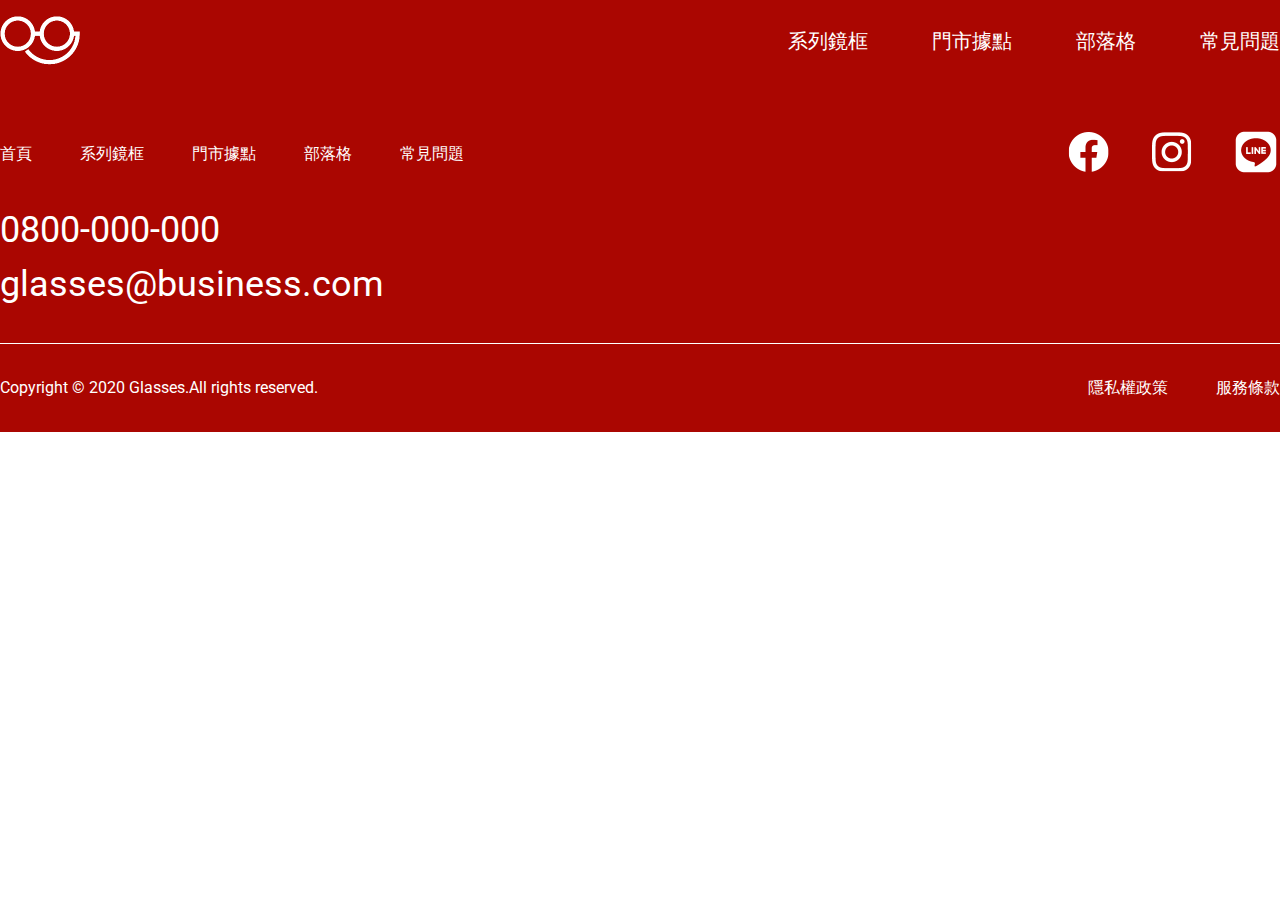
==== index.html @ 7b5d675c "Update 2022-07-28T08:07:49.111Z" ====
<!DOCTYPE html>
<html lang="en">
<head>
    <meta charset="UTF-8">
    <meta http-equiv="X-UA-Compatible" content="IE=edge">
    <meta name="viewport" content="width=device-width, initial-scale=1.0">
    <title>Document</title>
    <link href="./assets/style/index.css" rel="stylesheet" type="text/css">
    <link href="https://fonts.googleapis.com/css2?family=Roboto:ital,wght@0,300;1,700&display=swap" rel="stylesheet">
</head>
<body>
    <div class="background">
        <div class="container header">
            <div class="logo">
                <a>眼鏡公司</a>
                <!-- <img src="./assets/images/logo-new@2x.png" alt=""> -->
            </div>
            <ul class="h3">
                <li>系列鏡框</li>
                <li>門市據點</li>
                <li>部落格</li>
                <li>常見問題</li>
            </ul>
        </div>
    </div>
    <div class="background">
        <div class="container footer">
            <div class="layout">
                <div class="title">
                <ul class="h4">
                    <li>首頁</li>
                    <li>系列鏡框</li>
                    <li>門市據點</li>
                    <li>部落格</li>
                    <li>常見問題</li>
                </ul>
                <div class="icon">
                    <img src="./assets/images/ic-social-fb.png" alt="">
                    <img src="./assets/images/ic_social_ig.png" alt="">
                    <img src="./assets/images/ic_social_line.png" alt="">
                </div>
            </div>
            <div class="contact">
                <ul class="h2">
                    <li><img src="" alt="">0800-000-000</li>
                    <li><img src="" alt="">glasses@business.com</li>
                </ul>
            </div>
            </div>
            <div class="info">
                <h4 class="h4">Copyright © 2020 Glasses.All rights reserved.</h4>
                <ul>
                    <li>隱私權政策</li>
                    <li>服務條款</li>
                </ul>
            </div>
        </div>
    </div>
</body>
</html>
---- assets/style/index.css ----
html, body, div, span, applet, object, iframe,
h1, h2, h3, h4, h5, h6, p, blockquote, pre,
a, abbr, acronym, address, big, cite, code,
del, dfn, em, img, ins, kbd, q, s, samp,
small, strike, strong, sub, sup, tt, var,
b, u, i, center,
dl, dt, dd, ol, ul, li,
fieldset, form, label, legend,
table, caption, tbody, tfoot, thead, tr, th, td,
article, aside, canvas, details, embed,
figure, figcaption, footer, header, hgroup,
menu, nav, output, ruby, section, summary,
time, mark, audio, video {
  margin: 0;
  padding: 0;
  border: 0;
  font-size: 100%;
  font: inherit;
  vertical-align: baseline; }

/* HTML5 display-role reset for older browsers */
article, aside, details, figcaption, figure,
footer, header, hgroup, menu, nav, section {
  display: block; }

body {
  line-height: 1; }

ol, ul {
  list-style: none; }

blockquote, q {
  quotes: none; }

blockquote:before, blockquote:after,
q:before, q:after {
  content: '';
  content: none; }

table {
  border-collapse: collapse;
  border-spacing: 0; }

*, *::before, *::after {
  -webkit-box-sizing: border-box;
          box-sizing: border-box; }

body {
  font-family: -apple-system, BlinkMacSystemFont, "Segoe UI", "Microsoft JhengHei", Roboto, "Helvetica Neue", Arial, sans-serif; }

img {
  max-width: 100%;
  height: auto; }

.h1 {
  font-size: 80px;
  font-style: italic;
  line-height: 106px;
  font-weight: bold;
  font-family: Roboto; }

.h2 {
  font-size: 36px;
  line-height: 54px; }

.h3 {
  font-size: 20px;
  line-height: 30px; }

.h4 {
  font-size: 16px;
  line-height: 24px; }

.list-style ul li::before {
  content: "\2022";
  color: #891818;
  font-weight: bold;
  display: inline-block;
  width: 22px;
  margin-left: 16px; }

.hr-line {
  border-top: 1px solid #000; }

.ml {
  margin-left: 10px; }

.mr {
  margin-right: 6px; }

.mt4 {
  margin-top: 4px; }

.mt8 {
  margin-top: 8px; }

.mt12 {
  margin-top: 12px; }

.mt20 {
  margin-top: 20px; }

.mt28 {
  margin-top: 28px; }

.mt68 {
  margin-top: 68px; }

.mt144 {
  margin-top: 144px; }

.mt-2 {
  margin-top: 16px; }

.mt-5 {
  margin-top: 40px; }

.mt-6 {
  margin-top: 48px; }

.mt-7 {
  margin-top: 56px; }

.ml-0 {
  margin-left: 8px; }

.ml-3 {
  margin-left: 24px; }

.mb-3 {
  margin-bottom: 24px; }

.mb-4 {
  margin-bottom: 32px; }

.mb-5 {
  margin-bottom: 40px; }

.mb-7 {
  margin-bottom: 56px; }

.background {
  background-color: #AA0601; }

.container {
  max-width: 1296px;
  margin: 0 auto; }

.header {
  padding-top: 16px;
  padding-bottom: 15px;
  display: -webkit-box;
  display: -ms-flexbox;
  display: flex;
  -webkit-box-pack: justify;
      -ms-flex-pack: justify;
          justify-content: space-between;
  color: #fff; }
  .header ul {
    display: -webkit-box;
    display: -ms-flexbox;
    display: flex;
    -webkit-box-align: center;
        -ms-flex-align: center;
            align-items: center; }
  .header ul li:not(:first-child) {
    margin-left: 64px; }
  .header .logo {
    background-image: url("../images/logo-new@2x.png");
    background-position: center center;
    background-repeat: no-repeat;
    background-size: cover;
    width: 80px;
    height: 49px; }
    .header .logo a {
      padding-top: 15px;
      padding-bottom: 15px;
      display: block;
      text-indent: 101%;
      white-space: nowrap;
      overflow: hidden; }

.footer {
  color: white; }
  .footer .title {
    display: -webkit-box;
    display: -ms-flexbox;
    display: flex;
    -webkit-box-align: center;
        -ms-flex-align: center;
            align-items: center;
    -webkit-box-pack: justify;
        -ms-flex-pack: justify;
            justify-content: space-between;
    padding-top: 48px; }
    .footer .title ul {
      display: -webkit-box;
      display: -ms-flexbox;
      display: flex; }
    .footer .title ul li:not(:first-child) {
      margin-left: 48px; }
    .footer .title img {
      width: 48px;
      height: 48px; }
    .footer .title img:not(:first-child) {
      margin-left: 32px; }
  .footer .contact {
    padding-top: 24px;
    padding-bottom: 32px; }
  .footer .layout {
    border-bottom: 1px solid #fff; }
  .footer .info {
    display: -webkit-box;
    display: -ms-flexbox;
    display: flex;
    -webkit-box-pack: justify;
        -ms-flex-pack: justify;
            justify-content: space-between;
    -webkit-box-align: center;
        -ms-flex-align: center;
            align-items: center;
    padding-top: 32px;
    padding-bottom: 32px; }
    .footer .info ul {
      display: -webkit-box;
      display: -ms-flexbox;
      display: flex; }
    .footer .info ul li:not(:first-child) {
      margin-left: 48px; }

@media (max-width: 992px) {
  .container {
    max-width: 768px;
    padding-left: 36px;
    padding-right: 36px; }
  .footer .title img:not(:first-child) {
    margin-left: 16px; }
  .footer .title img {
    width: 24px;
    height: 24px; } }

@media (max-width: 720px) {
  .container {
    max-width: 375px;
    padding-left: 15px;
    padding-right: 15px; }
  .header {
    padding-top: 0px;
    padding-bottom: 0px;
    display: -webkit-box;
    display: -ms-flexbox;
    display: flex;
    -webkit-box-orient: vertical;
    -webkit-box-direction: normal;
        -ms-flex-direction: column;
            flex-direction: column;
    -webkit-box-align: center;
        -ms-flex-align: center;
            align-items: center; }
    .header .logo {
      margin-bottom: 15px;
      margin-top: 16px; }
    .header ul {
      width: 100%;
      display: -webkit-box;
      display: -ms-flexbox;
      display: flex;
      -ms-flex-wrap: wrap;
          flex-wrap: wrap;
      text-align: center; }
      .header ul li {
        width: 50%;
        border: 1px solid #fff; }
    .header ul li:not(:first-child) {
      margin-left: 0px; }
  .footer .title {
    padding-top: 24px; }
    .footer .title ul {
      display: none; }
  .footer .h2 {
    font-size: 16px;
    line-height: 24px; }
  .footer .info {
    display: block; }
    .footer .info ul {
      display: block; }
    .footer .info ul li:not(:first-child) {
      margin-left: 0px; }
  .footer .layout {
    display: -webkit-box;
    display: -ms-flexbox;
    display: flex;
    -webkit-box-orient: horizontal;
    -webkit-box-direction: reverse;
        -ms-flex-direction: row-reverse;
            flex-direction: row-reverse;
    -webkit-box-pack: justify;
        -ms-flex-pack: justify;
            justify-content: space-between;
    -webkit-box-align: start;
        -ms-flex-align: start;
            align-items: flex-start; } }

/*# sourceMappingURL=index.css.map */
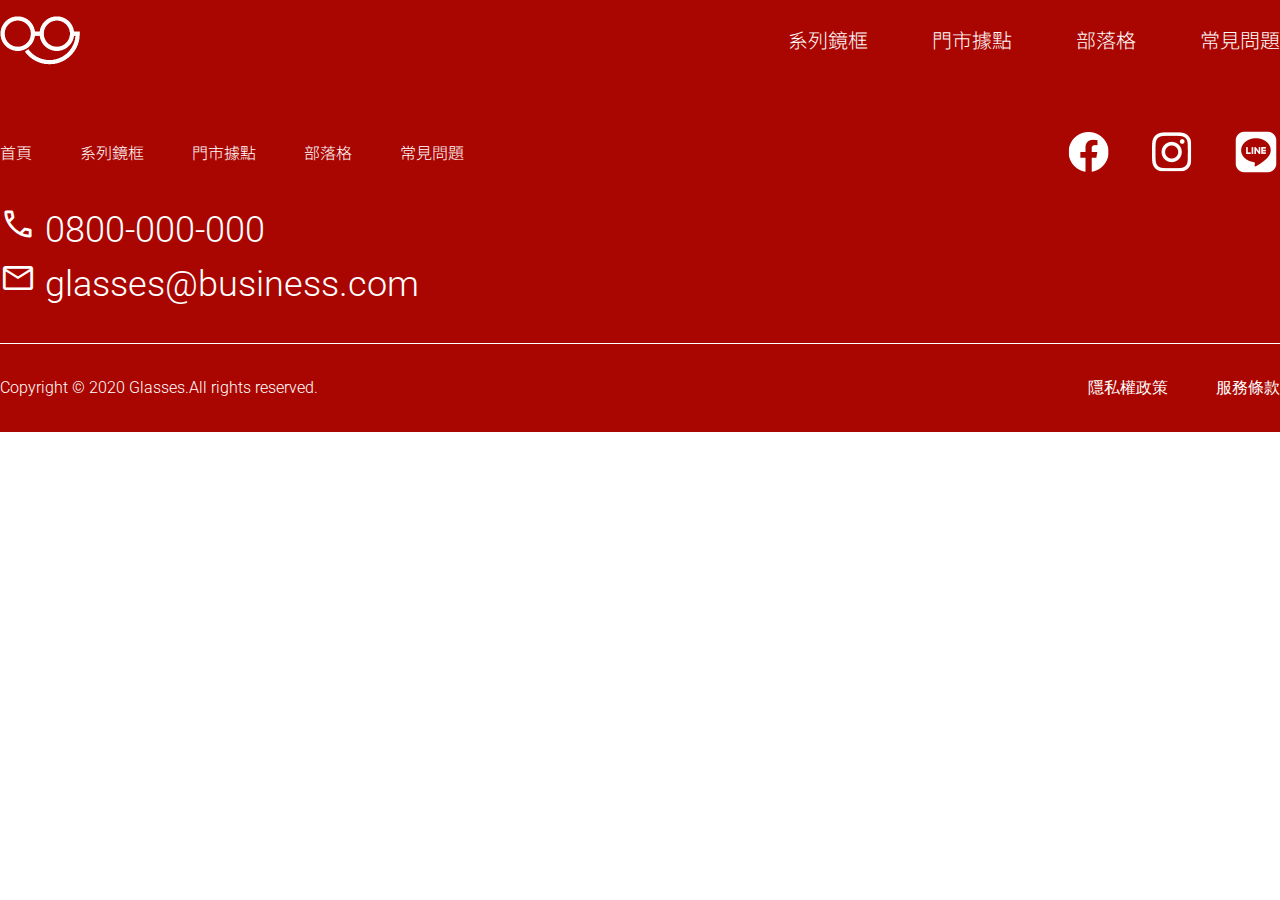
==== commit 320d3552: "Update 2022-07-28T11:42:10.246Z" ====
--- a/index.html
+++ b/index.html
@@ -6,7 +6,9 @@
     <meta name="viewport" content="width=device-width, initial-scale=1.0">
     <title>Document</title>
     <link href="./assets/style/index.css" rel="stylesheet" type="text/css">
-    <link href="https://fonts.googleapis.com/css2?family=Roboto:ital,wght@0,300;1,700&display=swap" rel="stylesheet">
+    <link href="https://fonts.googleapis.com/css2?family=Noto+Sans+TC:wght@100;300;500;700&family=Roboto:wght@100;300;500;700&display=swap" rel="stylesheet">
+    <link rel="stylesheet" href="https://fonts.googleapis.com/css2?family=Material+Symbols+Outlined:opsz,wght,FILL,GRAD@48,400,0,0" />
+    <link rel="stylesheet" href="https://fonts.googleapis.com/css2?family=Material+Symbols+Outlined:opsz,wght,FILL,GRAD@48,400,0,0" />
 </head>
 <body>
     <div class="background">
@@ -42,8 +44,17 @@
             </div>
             <div class="contact">
                 <ul class="h2">
-                    <li><img src="" alt="">0800-000-000</li>
-                    <li><img src="" alt="">glasses@business.com</li>
+                    <li >
+                        <span class="material-symbols-outlined icon-size">
+                            call
+                        </span>
+                        0800-000-000</li>
+                    <li >
+                        <span class="material-symbols-outlined icon-size">
+                            mail
+                        </span>
+                        glasses@business.com
+                    </li>
                 </ul>
             </div>
             </div>
--- a/assets/style/index.css
+++ b/assets/style/index.css
@@ -54,22 +54,27 @@
 
 .h1 {
   font-size: 80px;
-  font-style: italic;
   line-height: 106px;
   font-weight: bold;
-  font-family: Roboto; }
+  font-family: 'Roboto', 'Noto Sans TC'; }
 
 .h2 {
   font-size: 36px;
-  line-height: 54px; }
+  line-height: 54px;
+  font-family: 'Roboto', 'Noto Sans TC';
+  font-weight: 300; }
 
 .h3 {
   font-size: 20px;
-  line-height: 30px; }
+  line-height: 30px;
+  font-family: 'Roboto', 'Noto Sans TC';
+  font-weight: 300; }
 
 .h4 {
   font-size: 16px;
-  line-height: 24px; }
+  line-height: 24px;
+  font-family: 'Roboto', 'Noto Sans TC';
+  font-weight: 300; }
 
 .list-style ul li::before {
   content: "\2022";
@@ -138,6 +143,9 @@
 
 .mb-7 {
   margin-bottom: 56px; }
+
+.icon-size {
+  font-size: 36px !important; }
 
 .background {
   background-color: #AA0601; }
@@ -240,6 +248,8 @@
     height: 24px; } }
 
 @media (max-width: 720px) {
+  .icon-size {
+    font-size: 18px !important; }
   .container {
     max-width: 375px;
     padding-left: 15px;
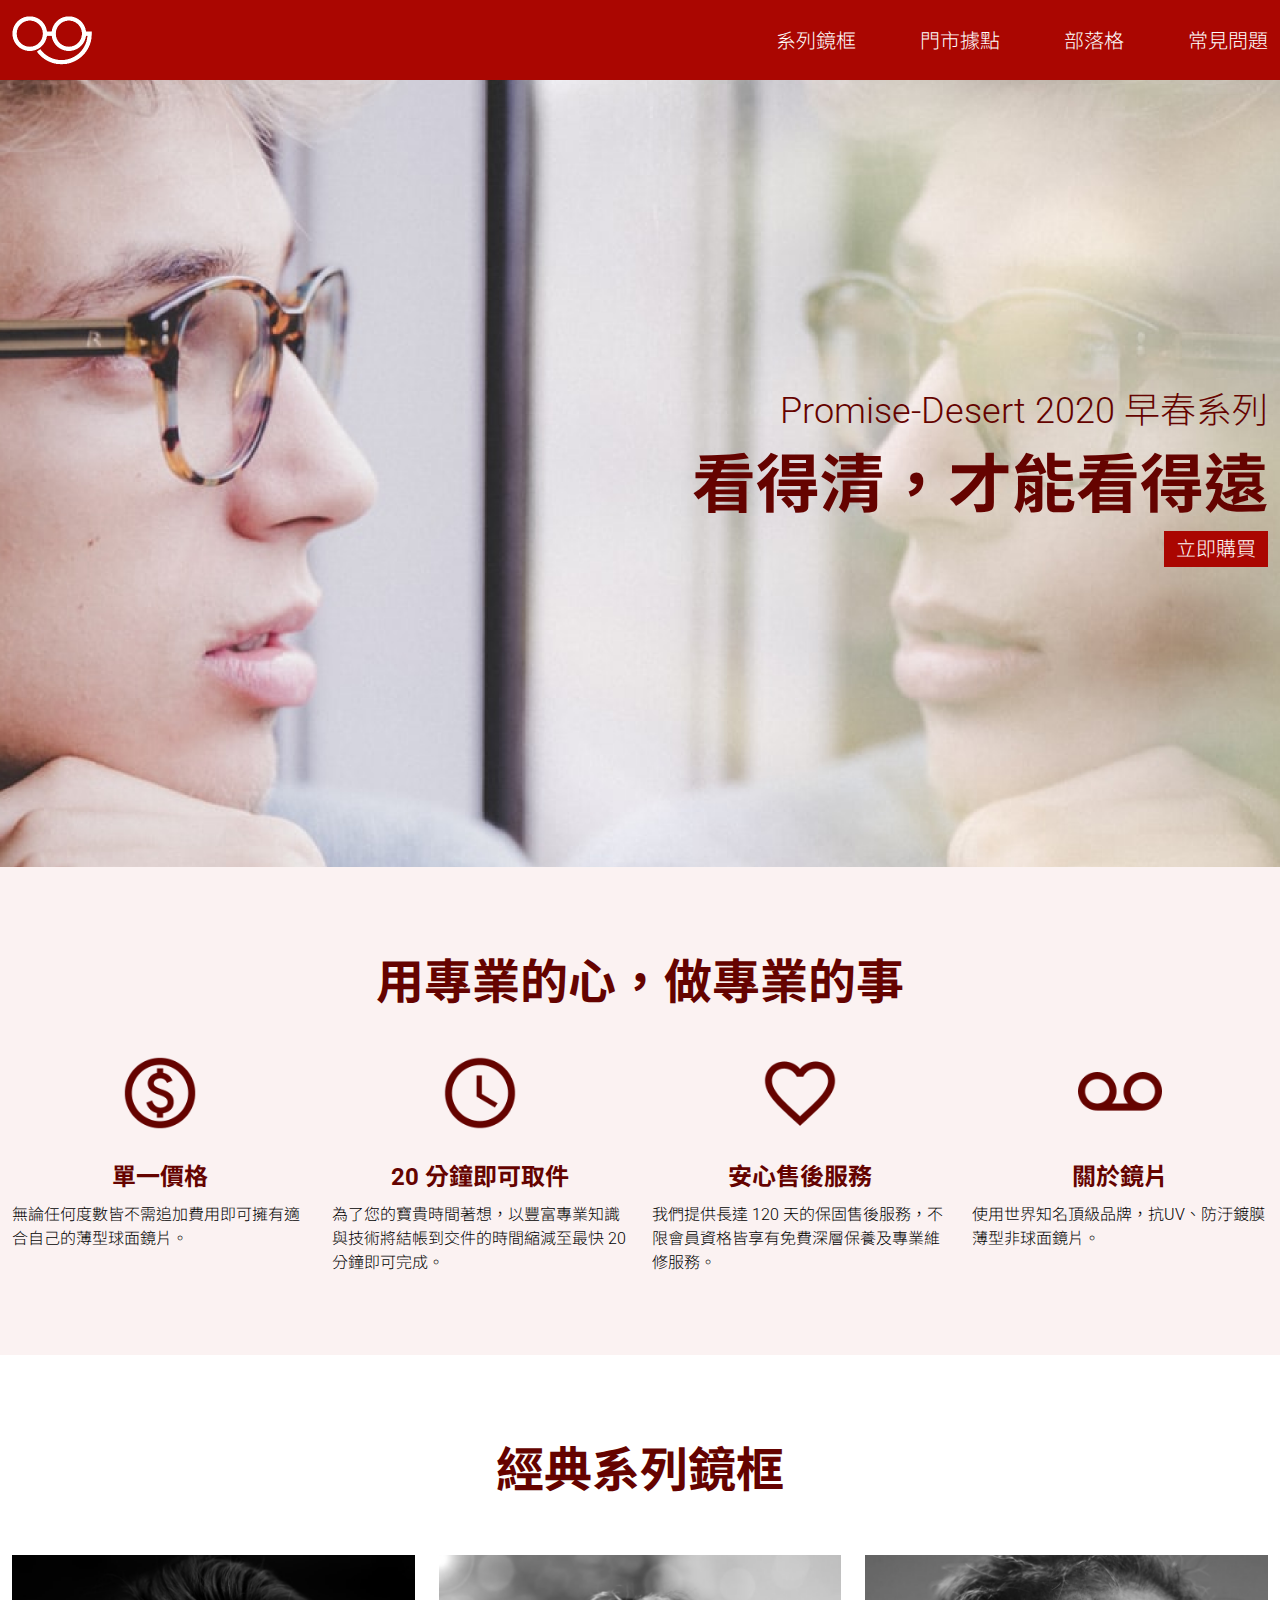
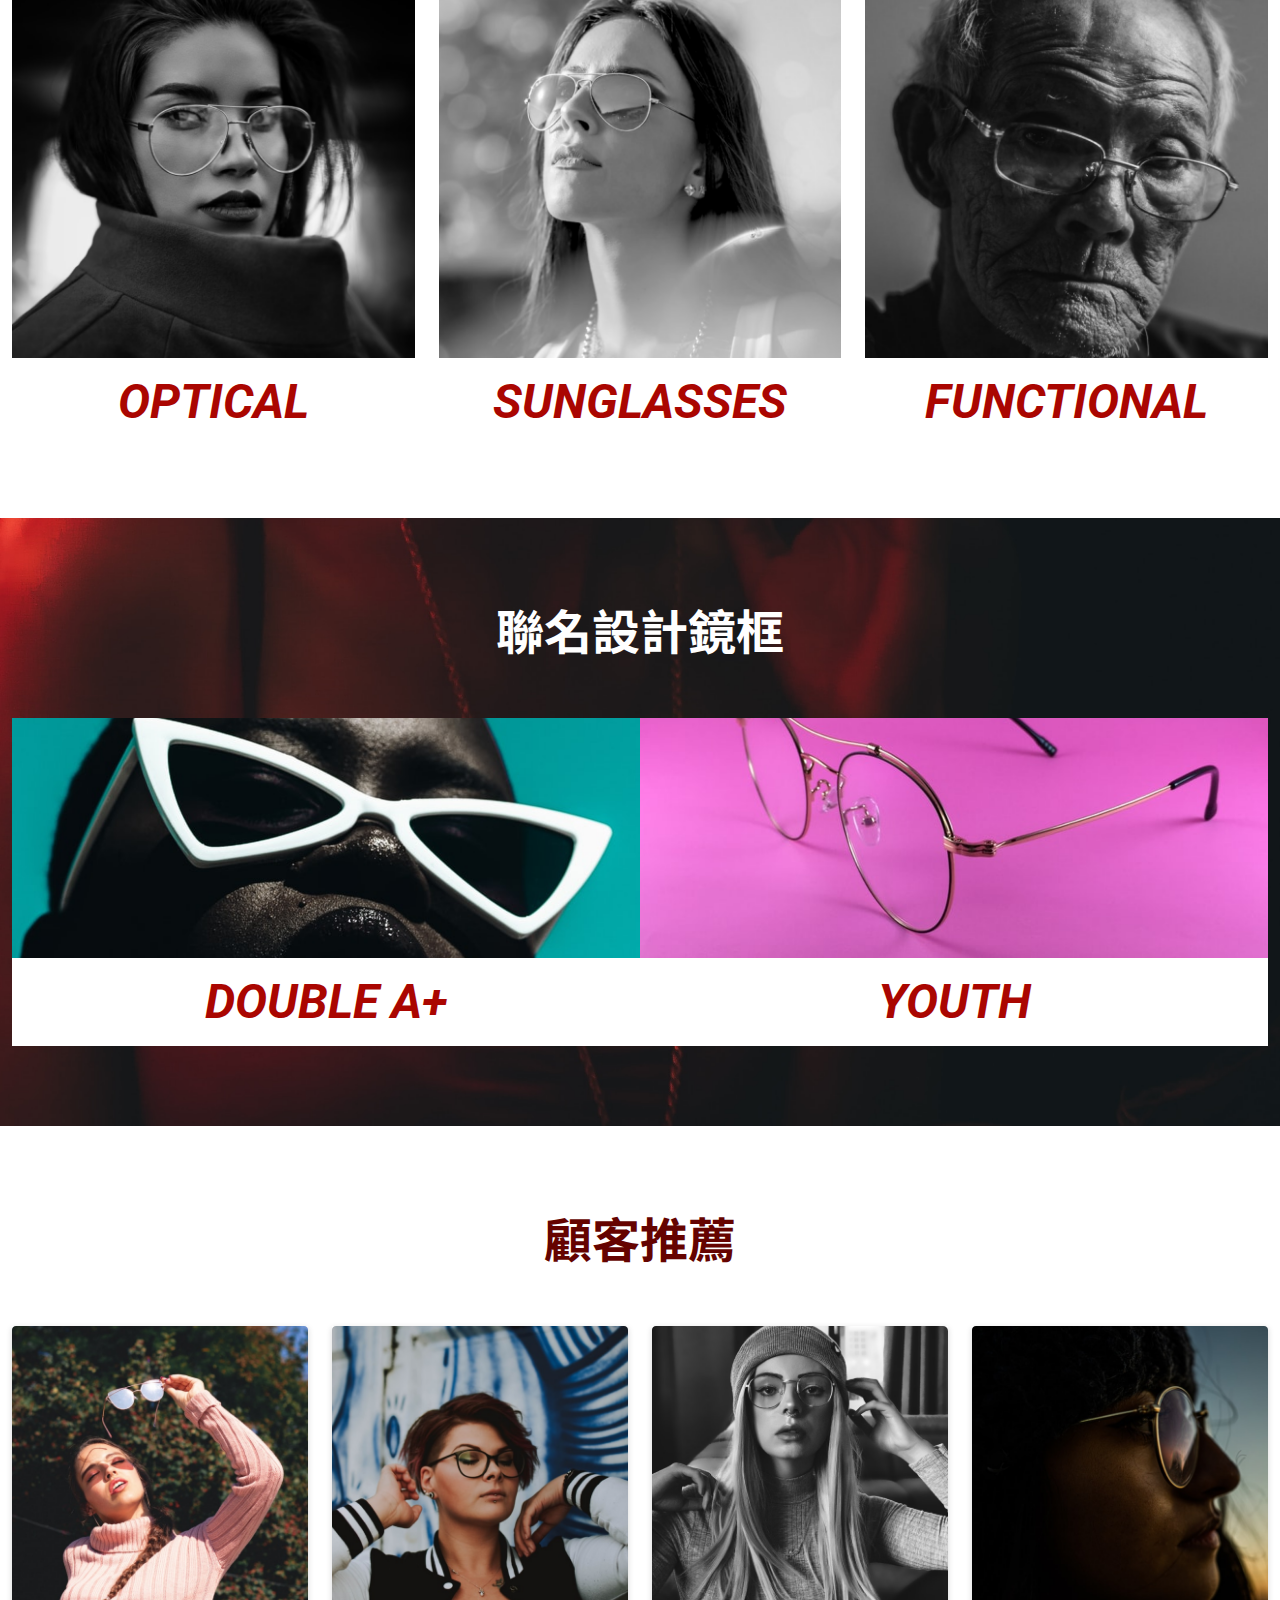
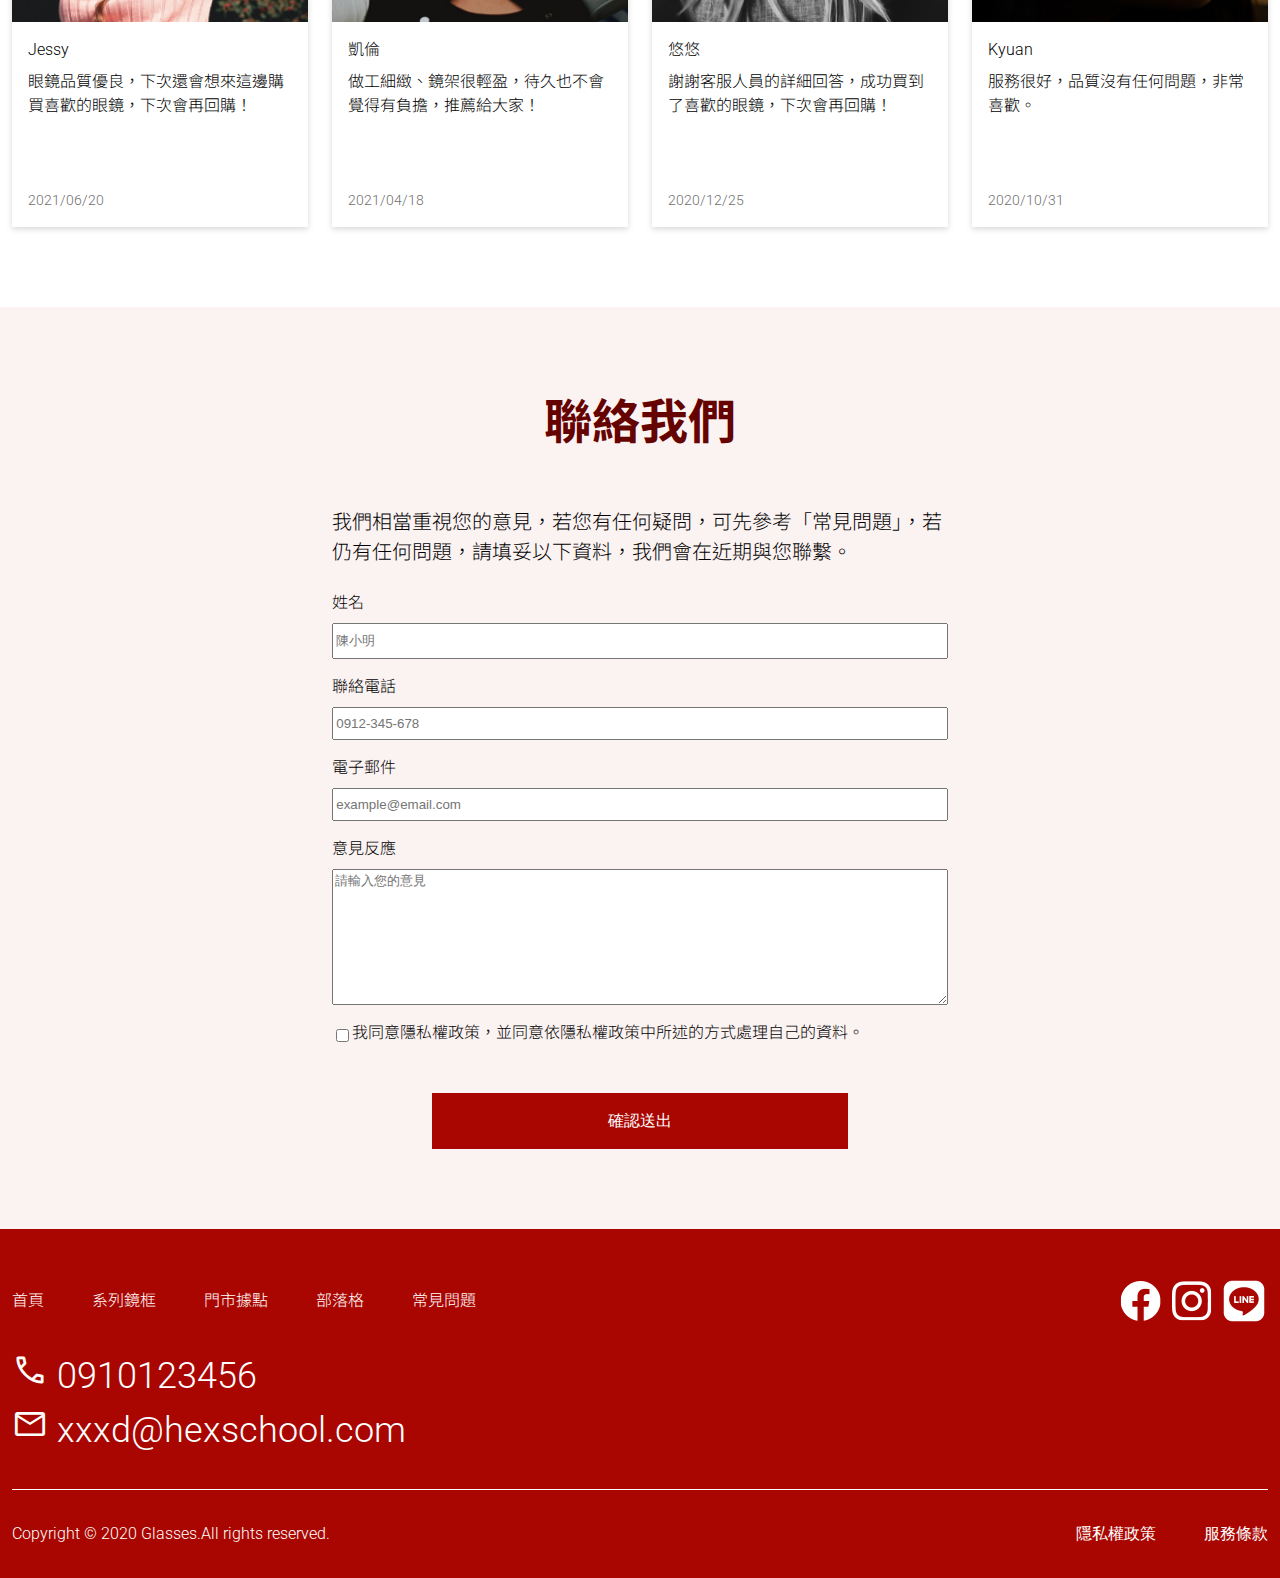
==== commit 13b99110: "Update 2022-08-12T10:37:06.805Z" ====
--- a/index.html
+++ b/index.html
@@ -1,65 +1,246 @@
 <!DOCTYPE html>
 <html lang="en">
+
 <head>
-    <meta charset="UTF-8">
-    <meta http-equiv="X-UA-Compatible" content="IE=edge">
-    <meta name="viewport" content="width=device-width, initial-scale=1.0">
-    <title>Document</title>
-    <link href="./assets/style/index.css" rel="stylesheet" type="text/css">
+  <meta charset="UTF-8">
+  <meta name="viewport" content="width=device-width, initial-scale=1.0">
+  <meta http-equiv="X-UA-Compatible" content="ie=edge">
+  <title>HomePage</title>
+  <link href="./assets/style/index.css" rel="stylesheet" type="text/css">
     <link href="https://fonts.googleapis.com/css2?family=Noto+Sans+TC:wght@100;300;500;700&family=Roboto:wght@100;300;500;700&display=swap" rel="stylesheet">
     <link rel="stylesheet" href="https://fonts.googleapis.com/css2?family=Material+Symbols+Outlined:opsz,wght,FILL,GRAD@48,400,0,0" />
     <link rel="stylesheet" href="https://fonts.googleapis.com/css2?family=Material+Symbols+Outlined:opsz,wght,FILL,GRAD@48,400,0,0" />
+    <link href='https://cdnjs.cloudflare.com/ajax/libs/font-awesome/5.15.1/css/all.min.css' rel="stylesheet" />
+    <script type="text/javascript">
+        window.onload = () =>{     
+            var icon = document.getElementsByClassName('ham-icon')[0]
+            var menu = document.getElementsByClassName('dropdown')[0]
+            icon.onclick = (e)=>{
+                e.preventDefault()
+                console.log("@")
+                menu.classList.toggle('active')
+            }  
+        }
+    </script>
 </head>
+
 <body>
+  <header>
     <div class="background">
         <div class="container header">
             <div class="logo">
                 <a>眼鏡公司</a>
-                <!-- <img src="./assets/images/logo-new@2x.png" alt=""> -->
-            </div>
-            <ul class="h3">
-                <li>系列鏡框</li>
-                <li>門市據點</li>
-                <li>部落格</li>
-                <li>常見問題</li>
+            </div>
+            <ul class="navbar h5">
+                <li><a href="#series">系列鏡框</a></li>
+                <li><a href="#location">門市據點</a></li>
+                <li><a href="#blog">部落格</a></li>
+                <li><a href="#issue">常見問題</a></li>
             </ul>
-        </div>
-    </div>
+            <div class="toggle-dropdown">
+                <a href="#" class="ham-icon">
+                    <i class="fas fa-bars fa-2x"></i>
+                  </a>
+                  <ul class="dropdown h5">
+                    <li><a href="#">系列鏡框</a></li>
+                    <li><a href="#">門市據點</a></li>
+                    <li><a href="#">部落格</a></li>
+                    <li><a href="#">常見問題</a></li>
+                  </ul>
+            </div>
+        </div>
+    </div>
+  </header>
+
+       <div class="brand-banner">
+        <div class="container intro">
+            <h2 class="h3 main-title-color">Promise-Desert 2020 早春系列</h2>
+            <h1 class="h1 main-title-color">看得清，才能看得遠</h1>
+            <a href="#"><span class="h5">立即購買</span></a>
+        </div>
+    </div>
+    <div class="background2">
+        <div class="container service">
+            <div class="title">
+                <h2 class="h2 main-title-color">用專業的心，做專業的事</h2>
+            </div>
+            <ul class="item-category">
+            <li class="item">
+                <img src="./assets/images/home-section2-1.png" alt="service-1">
+                <h4 class="h4 main-title-color ">單一價格</h4>
+                <span class="h6">無論任何度數皆不需追加費用即可擁有適合自己的薄型球面鏡片。</span>
+            </li>
+            <li class="item">
+                <img src="./assets/images/home-section2-2.png" alt="service-2">
+                <h4 class="h4 main-title-color">20 分鐘即可取件</h4>
+                <span class="h6">為了您的寶貴時間著想，以豐富專業知識與技術將結帳到交件的時間縮減至最快 20 分鐘即可完成。</span>
+            </li>
+            <li class="item">
+                <img src="./assets/images/home-section2-3.png" alt="service-3">
+                <h4 class="h4 main-title-color">安心售後服務</h4>
+                <span class="h6">我們提供長達 120 天的保固售後服務，不限會員資格皆享有免費深層保養及專業維修服務。</span>
+            </li>
+            <li class="item">
+                <img src="./assets/images/home-sectioin2-4.png" alt="service-4">
+                <h4 class="h4 main-title-color">關於鏡片</h4>
+                <span class="h6">使用世界知名頂級品牌，抗UV、防汙鍍膜薄型非球面鏡片。</span>
+            </li>
+            </ul>
+        </div>
+    </div>
+    <div class="series-section">
+        <div class="container">
+            <div class="title">
+                <h2 class="h2 main-title-color">經典系列鏡框</h2>
+            </div>
+            <div class="series">
+                <div class="series-item">
+                    <img src="./assets/images/home-section3-1.png" alt="brand-category-1">
+                    <div class="h2 sub-title-color italic">OPTICAL</div>
+                </div>
+                <div class="series-item">
+                    <img src="./assets/images/home-section3-2.png" alt="brand-category-2">
+                    <div class="h2 sub-title-color italic">SUNGLASSES</div>
+                </div>
+                <div class="series-item">
+                    <img src="./assets/images/home-section3-3.png" alt="brand-category-3">
+                    <div class="h2 sub-title-color italic">FUNCTIONAL</div>
+                </div>
+            </div>
+        </div>
+    </div>
+    <div class="design">
+        <div class="container design-brand">
+            <div class="title">
+                <h2 class="h2">聯名設計鏡框</h2>
+            </div>
+            <div class="design-area">
+                <div class="design-item">
+                    <div class="series-product-1"></div>
+                    <div class="text h2 sub-title-color italic">DOUBLE A+</div>
+                </div>
+                <div class="design-item">
+                    <div class="series-product-2"></div>
+                    <div class="text h2 sub-title-color italic">YOUTH</div>
+                </div>
+            </div>
+            </div>
+        </div>
+    </div>
+    <div class="feedback-section">
+        <div class="container">
+            <div class="title">
+                <h2 class="h2 main-title-color">顧客推薦</h2>
+            </div>
+            <div class="feedback h6">
+                <div class="feedback-item">
+                    <img src="./assets/images/home-section5-1.png" alt="">
+                    <div class="text-area">
+                        
+                            <h6 >Jessy</h6>
+                            <p >眼鏡品質優良，下次還會想來這邊購買喜歡的眼鏡，下次會再回購！</p>
+                        
+                        <div class="date">2021/06/20</div>
+                    </div>
+                </div> 
+                <div class="feedback-item">
+                    <img src="./assets/images/home-section5-2.png" alt="">
+                    <div class="text-area">
+                        
+                        <h6 >凱倫</h6>
+                            <p >做工細緻、鏡架很輕盈，待久也不會覺得有負擔，推薦給大家！</p>
+                        
+                        <div class="date">2021/04/18</div>
+                    </div>
+                </div> 
+                <div class="feedback-item">
+                    <img src="./assets/images/home-section5-3.png" alt="">
+                    <div class="text-area">
+                        
+                        <h6>悠悠</h6>
+                            <p >謝謝客服人員的詳細回答，成功買到了喜歡的眼鏡，下次會再回購！</p>
+                        
+                        <div class="date">2020/12/25</div>
+                    </div>
+                </div> 
+                <div class="feedback-item">
+                    <img src="./assets/images/home-section5-4.png" alt="">
+                    <div class="text-area">
+                        
+                        <h6>Kyuan</h6>
+                            <p >服務很好，品質沒有任何問題，非常喜歡。</p>
+                        
+                        <div class="date">2020/10/31</div>
+                    </div>
+                </div> 
+            </div>
+        </div>
+    </div>
+    <div class="background2">
+        <div class="container contact-us flex-center-center">
+            <div class="content">
+            <div class="title">
+                <h2 class="h2 main-title-color">聯絡我們</h2>
+            </div>
+            <p class="h5">我們相當重視您的意見，若您有任何疑問，可先參考「常見問題」，若仍有任何問題，請填妥以下資料，我們會在近期與您聯繫。</p>
+            <div class="form-control h6">
+                <label for="name" >姓名</label>
+                <input id="name" type="text" placeholder="陳小明">
+                <label for="tel" >聯絡電話</label>
+                <input id="tel" type="text" placeholder="0912-345-678">
+                <label for="email" >電子郵件</label>
+                <input id="email" type="text" placeholder="example@email.com">
+                <label for="opinon">意見反應</label>
+                <textarea id="opinon" placeholder="請輸入您的意見"></textarea>
+                <!-- //todo : 檢查checkbox 與 字對不齊的問題  -->
+                <div class="checked-box">
+                    <input type="checkbox" />
+                    我同意隱私權政策，並同意依隱私權政策中所述的方式處理自己的資料。
+                </div>
+                 <button>確認送出</button>
+            </div>
+            </div>
+        </div>
+    </div>
+
+
+
+  <footer>
     <div class="background">
         <div class="container footer">
             <div class="layout">
                 <div class="title">
-                <ul class="h4">
-                    <li>首頁</li>
-                    <li>系列鏡框</li>
-                    <li>門市據點</li>
-                    <li>部落格</li>
-                    <li>常見問題</li>
+                <ul class="h6">
+                    <li><a href="#page">首頁</a></li>
+                    <li><a href="#series">系列鏡框</a></li>
+                    <li><a href="#location">門市據點</a></li>
+                    <li><a href="#blog">部落格</a></li>
+                    <li><a href="#issue">常見問題</a></li>
                 </ul>
                 <div class="icon">
-                    <img src="./assets/images/ic-social-fb.png" alt="">
-                    <img src="./assets/images/ic_social_ig.png" alt="">
-                    <img src="./assets/images/ic_social_line.png" alt="">
+                    <a href="social-fb"><img src="./assets/images/ic-social-fb.png" alt=""></a>
+                    <a href="social-ig"><img src="./assets/images/ic_social_ig.png" alt=""></a>
+                    <a href="social-line"><img src="./assets/images/ic_social_line.png" alt=""></a>
                 </div>
             </div>
             <div class="contact">
-                <ul class="h2">
+                <ul class="h3">
                     <li >
                         <span class="material-symbols-outlined icon-size">
                             call
                         </span>
-                        0800-000-000</li>
+                        <a href="tel:+886-910123456">0910123456</a></li>
                     <li >
                         <span class="material-symbols-outlined icon-size">
                             mail
                         </span>
-                        glasses@business.com
+                        <a href="mailto:xxxd@hexschool.com">xxxd@hexschool.com</a>
                     </li>
                 </ul>
             </div>
             </div>
             <div class="info">
-                <h4 class="h4">Copyright © 2020 Glasses.All rights reserved.</h4>
+                <h4 class="h6">Copyright © 2020 Glasses.All rights reserved.</h4>
                 <ul>
                     <li>隱私權政策</li>
                     <li>服務條款</li>
@@ -67,5 +248,9 @@
             </div>
         </div>
     </div>
+  </footer>
+  <!-- <script src="./assets/js/vendors.js"></script>
+  <script src="./assets/js/all.js"></script> -->
 </body>
+
 </html>--- a/assets/style/index.css
+++ b/assets/style/index.css
@@ -50,40 +50,48 @@
 
 img {
   max-width: 100%;
-  height: auto; }
+  height: auto;
+  vertical-align: middle; }
+
+a {
+  text-decoration: none; }
 
 .h1 {
-  font-size: 80px;
-  line-height: 106px;
+  font-size: 64px;
+  line-height: 96px;
   font-weight: bold;
   font-family: 'Roboto', 'Noto Sans TC'; }
 
 .h2 {
+  font-size: 48px;
+  line-height: 72px;
+  font-family: 'Roboto', 'Noto Sans TC';
+  font-weight: bold; }
+
+.h3 {
   font-size: 36px;
   line-height: 54px;
   font-family: 'Roboto', 'Noto Sans TC';
   font-weight: 300; }
 
-.h3 {
+.h4 {
+  font-size: 24px;
+  line-height: 36px;
+  font-family: 'Roboto', 'Noto Sans TC';
+  font-weight: bold; }
+
+.h5 {
   font-size: 20px;
   line-height: 30px;
   font-family: 'Roboto', 'Noto Sans TC';
   font-weight: 300; }
 
-.h4 {
+.h6 {
   font-size: 16px;
   line-height: 24px;
   font-family: 'Roboto', 'Noto Sans TC';
   font-weight: 300; }
 
-.list-style ul li::before {
-  content: "\2022";
-  color: #891818;
-  font-weight: bold;
-  display: inline-block;
-  width: 22px;
-  margin-left: 16px; }
-
 .hr-line {
   border-top: 1px solid #000; }
 
@@ -102,6 +110,9 @@
 .mt12 {
   margin-top: 12px; }
 
+.mt15 {
+  margin-top: 15px; }
+
 .mt20 {
   margin-top: 20px; }
 
@@ -144,17 +155,72 @@
 .mb-7 {
   margin-bottom: 56px; }
 
-.icon-size {
-  font-size: 36px !important; }
+.mb-9 {
+  margin-bottom: 72px; }
+
+.mb-10 {
+  margin-bottom: 80px; }
+
+.pt-1 {
+  padding-top: 8px; }
+
+.pt-3 {
+  padding-top: 24px; }
+
+.pt-10 {
+  padding-top: 80px; }
+
+.pb-4 {
+  padding-bottom: 32px; }
+
+.pb-5 {
+  padding-bottom: 40px; }
+
+.pb-6 {
+  padding-bottom: 48px; }
+
+.flex-center-center {
+  display: -webkit-box;
+  display: -ms-flexbox;
+  display: flex;
+  -webkit-box-pack: center;
+      -ms-flex-pack: center;
+          justify-content: center;
+  -webkit-box-align: center;
+      -ms-flex-align: center;
+          align-items: center; }
 
 .background {
-  background-color: #AA0601; }
+  background-color: #AA0601;
+  display: -webkit-box;
+  display: -ms-flexbox;
+  display: flex;
+  -webkit-box-pack: center;
+      -ms-flex-pack: center;
+          justify-content: center;
+  -webkit-box-align: center;
+      -ms-flex-align: center;
+          align-items: center; }
+
+.background2 {
+  background-color: #FBF2F2;
+  display: -webkit-box;
+  display: -ms-flexbox;
+  display: flex;
+  -webkit-box-pack: center;
+      -ms-flex-pack: center;
+          justify-content: center;
+  -webkit-box-align: center;
+      -ms-flex-align: center;
+          align-items: center; }
 
 .container {
-  max-width: 1296px;
-  margin: 0 auto; }
+  max-width: 1320px;
+  padding-left: 12px;
+  padding-right: 12px; }
 
 .header {
+  width: 100%;
   padding-top: 16px;
   padding-bottom: 15px;
   display: -webkit-box;
@@ -164,15 +230,15 @@
       -ms-flex-pack: justify;
           justify-content: space-between;
   color: #fff; }
-  .header ul {
+  .header .navbar {
     display: -webkit-box;
     display: -ms-flexbox;
     display: flex;
     -webkit-box-align: center;
         -ms-flex-align: center;
             align-items: center; }
-  .header ul li:not(:first-child) {
-    margin-left: 64px; }
+    .header .navbar li:not(:first-child) {
+      margin-left: 64px; }
   .header .logo {
     background-image: url("../images/logo-new@2x.png");
     background-position: center center;
@@ -187,9 +253,16 @@
       text-indent: 101%;
       white-space: nowrap;
       overflow: hidden; }
+  .header a {
+    color: white; }
+  .header a:hover {
+    color: #f24; }
+  .header .toggle-dropdown {
+    display: none; }
 
 .footer {
-  color: white; }
+  color: white;
+  width: 100%; }
   .footer .title {
     display: -webkit-box;
     display: -ms-flexbox;
@@ -210,6 +283,8 @@
     .footer .title img {
       width: 48px;
       height: 48px; }
+      .footer .title img:hover {
+        background-color: #f24; }
     .footer .title img:not(:first-child) {
       margin-left: 32px; }
   .footer .contact {
@@ -235,68 +310,63 @@
       display: flex; }
     .footer .info ul li:not(:first-child) {
       margin-left: 48px; }
+  .footer a {
+    color: white; }
+  .footer a:hover {
+    color: #f24; }
 
 @media (max-width: 992px) {
   .container {
-    max-width: 768px;
-    padding-left: 36px;
-    padding-right: 36px; }
+    max-width: 720px; }
   .footer .title img:not(:first-child) {
     margin-left: 16px; }
   .footer .title img {
     width: 24px;
     height: 24px; } }
 
-@media (max-width: 720px) {
+@media (max-width: 768px) {
   .icon-size {
     font-size: 18px !important; }
   .container {
-    max-width: 375px;
-    padding-left: 15px;
-    padding-right: 15px; }
+    max-width: 372px; }
   .header {
     padding-top: 0px;
     padding-bottom: 0px;
     display: -webkit-box;
     display: -ms-flexbox;
     display: flex;
-    -webkit-box-orient: vertical;
-    -webkit-box-direction: normal;
-        -ms-flex-direction: column;
-            flex-direction: column;
     -webkit-box-align: center;
         -ms-flex-align: center;
-            align-items: center; }
+            align-items: center;
+    position: relative; }
     .header .logo {
       margin-bottom: 15px;
       margin-top: 16px; }
-    .header ul {
-      width: 100%;
-      display: -webkit-box;
-      display: -ms-flexbox;
-      display: flex;
-      -ms-flex-wrap: wrap;
-          flex-wrap: wrap;
-      text-align: center; }
-      .header ul li {
-        width: 50%;
-        border: 1px solid #fff; }
-    .header ul li:not(:first-child) {
-      margin-left: 0px; }
+    .header .navbar {
+      display: none; }
+      .header .navbar li:not(:first-child) {
+        margin-left: 0px; }
+    .header .toggle-dropdown {
+      display: block;
+      position: relative;
+      width: 70%;
+      text-align: right; }
   .footer .title {
     padding-top: 24px; }
     .footer .title ul {
       display: none; }
-  .footer .h2 {
+  .footer .h3 {
     font-size: 16px;
     line-height: 24px; }
   .footer .info {
-    display: block; }
+    display: block;
+    width: 100%; }
     .footer .info ul {
       display: block; }
     .footer .info ul li:not(:first-child) {
       margin-left: 0px; }
   .footer .layout {
+    width: 100%;
     display: -webkit-box;
     display: -ms-flexbox;
     display: flex;
@@ -311,4 +381,612 @@
         -ms-flex-align: start;
             align-items: flex-start; } }
 
+.brand-banner {
+  background-image: url("../../assets/images/home-header.png");
+  height: 787px;
+  background-repeat: no-repeat;
+  background-position: center center;
+  background-size: cover;
+  display: -webkit-box;
+  display: -ms-flexbox;
+  display: flex;
+  -webkit-box-pack: center;
+      -ms-flex-pack: center;
+          justify-content: center;
+  -webkit-box-align: center;
+      -ms-flex-align: center;
+          align-items: center; }
+
+.main-title-color {
+  color: #650300; }
+
+.sub-title-color {
+  color: #AA0601; }
+
+.intro {
+  width: 100%;
+  text-align: right; }
+  .intro span {
+    color: #fff;
+    background-color: #AA0601;
+    padding: 6px 12px; }
+
+.title {
+  text-align: center; }
+
+.italic {
+  font-style: italic; }
+
+.service {
+  width: 100%;
+  padding-bottom: 80px; }
+  .service img {
+    height: 84px;
+    width: 84px; }
+  .service .title {
+    padding-bottom: 32px;
+    padding-top: 80px; }
+  .service .item-category {
+    display: -webkit-box;
+    display: -ms-flexbox;
+    display: flex;
+    -webkit-box-pack: justify;
+        -ms-flex-pack: justify;
+            justify-content: space-between;
+    -webkit-box-align: stretch;
+        -ms-flex-align: stretch;
+            align-items: stretch;
+    gap: 24px; }
+  .service .item {
+    width: 25%;
+    display: -webkit-box;
+    display: -ms-flexbox;
+    display: flex;
+    -webkit-box-orient: vertical;
+    -webkit-box-direction: normal;
+        -ms-flex-direction: column;
+            flex-direction: column;
+    -webkit-box-align: center;
+        -ms-flex-align: center;
+            align-items: center; }
+  .service .h4 {
+    padding-top: 24px; }
+  .service .h6 {
+    padding-top: 8px; }
+
+.series-section {
+  display: -webkit-box;
+  display: -ms-flexbox;
+  display: flex;
+  -webkit-box-pack: center;
+      -ms-flex-pack: center;
+          justify-content: center;
+  -webkit-box-align: center;
+      -ms-flex-align: center;
+          align-items: center; }
+  .series-section .title {
+    margin-bottom: 48px;
+    margin-top: 80px; }
+
+.series {
+  width: 100%;
+  display: -webkit-box;
+  display: -ms-flexbox;
+  display: flex;
+  -webkit-box-pack: justify;
+      -ms-flex-pack: justify;
+          justify-content: space-between;
+  -webkit-box-align: center;
+      -ms-flex-align: center;
+          align-items: center;
+  gap: 24px;
+  margin-bottom: 80px; }
+  .series .series-item {
+    width: 32.5%;
+    text-align: center; }
+  .series .h2 {
+    margin-top: 8px; }
+
+.design {
+  background-image: url("../../assets/images/index-bg.png");
+  background-repeat: no-repeat;
+  background-position: center center;
+  background-size: cover;
+  display: -webkit-box;
+  display: -ms-flexbox;
+  display: flex;
+  -webkit-box-pack: center;
+      -ms-flex-pack: center;
+          justify-content: center;
+  -webkit-box-align: center;
+      -ms-flex-align: center;
+          align-items: center;
+  height: 608px; }
+  .design .design-brand {
+    width: 100%; }
+    .design .design-brand .title {
+      padding-bottom: 48px; }
+  .design .design-area {
+    display: -webkit-box;
+    display: -ms-flexbox;
+    display: flex;
+    -webkit-box-pack: center;
+        -ms-flex-pack: center;
+            justify-content: center;
+    -webkit-box-align: center;
+        -ms-flex-align: center;
+            align-items: center; }
+  .design .design-item {
+    width: 50%;
+    background-color: #fff;
+    text-align: center; }
+    .design .design-item .text {
+      padding-top: 8px;
+      padding-bottom: 8px; }
+  .design .series-product-1 {
+    background-image: url("../../assets/images/home-section4-1.png");
+    width: 100%;
+    height: 240px;
+    background-repeat: no-repeat;
+    background-position: center center;
+    background-size: cover; }
+  .design .series-product-2 {
+    background-image: url("../../assets/images/home-section4-2.png");
+    width: 100%;
+    height: 240px;
+    background-repeat: no-repeat;
+    background-position: center center;
+    background-size: cover; }
+  .design h2 {
+    color: #fff; }
+
+.feedback-section {
+  display: -webkit-box;
+  display: -ms-flexbox;
+  display: flex;
+  -webkit-box-pack: center;
+      -ms-flex-pack: center;
+          justify-content: center;
+  -webkit-box-align: center;
+      -ms-flex-align: center;
+          align-items: center; }
+  .feedback-section .title {
+    margin-bottom: 48px;
+    margin-top: 80px; }
+
+.feedback {
+  width: 100%;
+  display: -webkit-box;
+  display: -ms-flexbox;
+  display: flex;
+  -webkit-box-pack: justify;
+      -ms-flex-pack: justify;
+          justify-content: space-between;
+  gap: 24px;
+  margin-bottom: 80px; }
+  .feedback .feedback-item {
+    width: 24%;
+    -webkit-box-shadow: 0px 2px 6px #00000029;
+            box-shadow: 0px 2px 6px #00000029; }
+  .feedback .text-area h6 {
+    padding-right: 16px;
+    padding-left: 16px;
+    padding-top: 16px; }
+  .feedback .text-area p {
+    padding-right: 16px;
+    padding-left: 16px;
+    padding-top: 8px; }
+  .feedback .text-area .date {
+    padding-right: 16px;
+    padding-left: 16px;
+    padding-top: 72px;
+    padding-bottom: 16px;
+    font-size: 14px;
+    line-height: 21px;
+    color: #707070; }
+
+.contact-us {
+  width: 100%;
+  padding-bottom: 80px; }
+  .contact-us .content {
+    width: 49%; }
+  .contact-us .title {
+    padding-bottom: 48px;
+    padding-top: 80px; }
+  .contact-us input {
+    margin-top: 8px; }
+  .contact-us input:not(:first-child) {
+    height: 33px; }
+  .contact-us #name {
+    height: 36px; }
+  .contact-us .form-control {
+    display: -webkit-box;
+    display: -ms-flexbox;
+    display: flex;
+    -webkit-box-orient: vertical;
+    -webkit-box-direction: normal;
+        -ms-flex-direction: column;
+            flex-direction: column;
+    margin-top: 24px; }
+  .contact-us textarea {
+    margin-top: 8px;
+    height: 136px;
+    color: #333; }
+  .contact-us label:not(:first-child) {
+    margin-top: 16px; }
+  .contact-us .checked-box {
+    margin-top: 16px;
+    display: -webkit-box;
+    display: -ms-flexbox;
+    display: flex;
+    -webkit-box-align: center;
+        -ms-flex-align: center;
+            align-items: center;
+    height: 24px; }
+  .contact-us button {
+    color: #fff;
+    font-size: 16px;
+    line-height: 24px;
+    margin-top: 48px;
+    width: 416px;
+    height: 56px;
+    margin-right: auto;
+    margin-left: auto;
+    background-color: #AA0601;
+    cursor: pointer;
+    border: 0px solid #fff; }
+
+@media (max-width: 992px) {
+  .brand-banner {
+    background-image: url("../../assets/images/home-header-sm.png"); }
+  .service .item-category {
+    -ms-flex-wrap: wrap;
+        flex-wrap: wrap; }
+  .service .item {
+    width: 48%; }
+  .series {
+    -webkit-box-orient: vertical;
+    -webkit-box-direction: normal;
+        -ms-flex-direction: column;
+            flex-direction: column; }
+    .series .series-item {
+      width: 48.3%; }
+  .design {
+    background-image: url("../../assets/images/index-bg-sm.png");
+    height: 960px; }
+    .design .design-area {
+      -ms-flex-wrap: wrap;
+          flex-wrap: wrap;
+      gap: 24px; }
+      .design .design-area .design-item {
+        width: 100%; }
+  .feedback {
+    -ms-flex-wrap: wrap;
+        flex-wrap: wrap; }
+    .feedback .feedback-item {
+      width: 48.2%; }
+    .feedback img {
+      width: 100%;
+      height: 306px;
+      -o-object-fit: cover;
+         object-fit: cover; }
+  .contact-us {
+    padding-bottom: 40px; }
+    .contact-us .content {
+      width: 83%; }
+    .contact-us button {
+      width: 336px; }
+    .contact-us .title {
+      padding-bottom: 24px;
+      padding-top: 40px; }
+    .contact-us .h5 {
+      font-size: 16px;
+      line-height: 24px; }
+    .contact-us .checked-box {
+      -webkit-box-align: start;
+          -ms-flex-align: start;
+              align-items: flex-start; } }
+
+@media (max-width: 768px) {
+  .service {
+    padding-bottom: 40px; }
+    .service .title {
+      padding-top: 40px; }
+    .service .item-category {
+      gap: 32px; }
+    .service .item {
+      width: 100%; }
+    .service .h2 {
+      font-size: 24px;
+      line-height: 36px; }
+  .series-section .title {
+    margin-bottom: 24px;
+    margin-top: 40px; }
+  .series-section .h2 {
+    font-size: 24px;
+    line-height: 36px; }
+  .series {
+    margin-bottom: 40px; }
+    .series .series-item {
+      width: 100%; }
+  .design {
+    height: 820px; }
+    .design .design-brand .title {
+      padding-bottom: 24px; }
+    .design .design-brand .h2 {
+      font-size: 24px;
+      line-height: 36px; }
+    .design .series-product-1 {
+      background-image: url("../../assets/images/home-section4-1-sm.png"); }
+    .design .series-product-2 {
+      background-image: url("../../assets/images/home-section4-2-sm.png"); }
+  .feedback-section .title {
+    margin-bottom: 24px;
+    margin-top: 40px; }
+    .feedback-section .title .h2 {
+      font-size: 24px;
+      line-height: 36px; }
+  .feedback {
+    margin-bottom: 40px; }
+    .feedback .feedback-item {
+      width: 100%; }
+  .contact-us .content {
+    width: 100%; }
+  .contact-us button {
+    width: 348px; }
+  .contact-us .h2 {
+    font-size: 24px;
+    line-height: 36px; } }
+
+.nav {
+  display: -webkit-box;
+  display: -ms-flexbox;
+  display: flex;
+  -webkit-box-pack: center;
+      -ms-flex-pack: center;
+          justify-content: center;
+  -webkit-box-align: center;
+      -ms-flex-align: center;
+          align-items: center;
+  text-align: center;
+  font-size: 32px;
+  line-height: 48px; }
+
+.product-tab {
+  width: 100%;
+  display: -webkit-box;
+  display: -ms-flexbox;
+  display: flex;
+  -webkit-box-pack: center;
+      -ms-flex-pack: center;
+          justify-content: center; }
+  .product-tab .tab-item {
+    width: 33.3%;
+    border: solid 1px #DCDCDC;
+    padding-top: 24px;
+    padding-bottom: 24px; }
+    .product-tab .tab-item:hover {
+      border-bottom: 8px solid #AA0601; }
+
+.example {
+  width: 100%;
+  display: -webkit-box;
+  display: -ms-flexbox;
+  display: flex; }
+  .example .logo-1 {
+    width: 50%;
+    background-image: url("../../assets/images/product-header-1.png");
+    background-repeat: no-repeat;
+    background-position: center center;
+    background-size: cover;
+    height: 296px; }
+  .example .logo-2 {
+    width: 50%;
+    background-image: url("../../assets/images/product-header-2.png");
+    background-repeat: no-repeat;
+    background-position: center center;
+    background-size: cover;
+    height: 296px; }
+
+.display-product {
+  display: -webkit-box;
+  display: -ms-flexbox;
+  display: flex;
+  -webkit-box-orient: vertical;
+  -webkit-box-direction: normal;
+      -ms-flex-direction: column;
+          flex-direction: column;
+  -webkit-box-align: center;
+      -ms-flex-align: center;
+          align-items: center; }
+  .display-product .title {
+    text-align: center;
+    margin-top: 80px;
+    margin-bottom: 32px; }
+  .display-product .h1 {
+    font-size: 42px;
+    line-height: 63px;
+    font-weight: 700; }
+  .display-product .h2 {
+    font-size: 32px;
+    line-height: 48px;
+    font-weight: 300; }
+  .display-product .display-area {
+    width: 100%;
+    display: -webkit-box;
+    display: -ms-flexbox;
+    display: flex;
+    -webkit-box-align: center;
+        -ms-flex-align: center;
+            align-items: center;
+    -webkit-box-pack: center;
+        -ms-flex-pack: center;
+            justify-content: center;
+    -ms-flex-wrap: wrap;
+        flex-wrap: wrap;
+    gap: 24px; }
+  .display-product .display-item {
+    width: 23%;
+    margin-bottom: 56px; }
+    .display-product .display-item .detail {
+      display: -webkit-box;
+      display: -ms-flexbox;
+      display: flex;
+      -webkit-box-pack: justify;
+          -ms-flex-pack: justify;
+              justify-content: space-between; }
+    .display-product .display-item .product-number {
+      font-size: 24px;
+      line-height: 36px; }
+    .display-product .display-item .product-price {
+      font-size: 24px;
+      line-height: 36px;
+      color: #AA0601; }
+    .display-product .display-item .color-1 {
+      display: inline-block;
+      width: 24px;
+      height: 24px;
+      border: 1px solid black;
+      background-color: #5F3E2D;
+      border-radius: 4px; }
+    .display-product .display-item .color-2 {
+      display: inline-block;
+      width: 24px;
+      height: 24px;
+      border: 1px solid black;
+      background-color: #B75929;
+      border-radius: 4px; }
+  .display-product .pagination {
+    width: 100%;
+    display: -webkit-box;
+    display: -ms-flexbox;
+    display: flex;
+    -webkit-box-align: center;
+        -ms-flex-align: center;
+            align-items: center;
+    -webkit-box-pack: center;
+        -ms-flex-pack: center;
+            justify-content: center; }
+  .display-product ul {
+    display: -webkit-box;
+    display: -ms-flexbox;
+    display: flex;
+    -webkit-box-pack: center;
+        -ms-flex-pack: center;
+            justify-content: center;
+    -webkit-box-align: center;
+        -ms-flex-align: center;
+            align-items: center;
+    width: 40%;
+    margin-bottom: 80px; }
+    .display-product ul :first-child {
+      padding: 11px 12px;
+      font-size: 19px;
+      line-height: 29px; }
+    .display-product ul :last-child {
+      padding: 11px 12px;
+      font-size: 19px;
+      line-height: 29px; }
+  .display-product li {
+    border: 1px solid #555555;
+    padding: 12px 16px;
+    font-size: 18px;
+    line-height: 27px; }
+    .display-product li:hover {
+      background-color: #000;
+      color: #fff; }
+
+@media (max-width: 992px) {
+  .product-tab {
+    font-size: 24px;
+    line-height: 36px;
+    font-weight: bold; }
+    .product-tab .tab-item {
+      padding-top: 16px;
+      padding-bottom: 16px; }
+  .example .logo-1 {
+    width: 50%;
+    background-image: url("../../assets/images/product-header-sm-1.png"); }
+  .example .logo-2 {
+    width: 50%;
+    background-image: url("../../assets/images/product-header-sm-2.png"); }
+  .display-product .display-area {
+    margin-bottom: 80px; }
+  .display-product .display-item {
+    width: 48.2%;
+    margin-bottom: 16px; }
+  .display-product ul {
+    width: 80%; } }
+
+@media (max-width: 768px) {
+  .product-tab {
+    font-size: 16px;
+    line-height: 24px;
+    font-weight: bold; }
+  .example .logo-1 {
+    height: 136px; }
+  .example .logo-2 {
+    height: 136px; }
+  .display-product .h1 {
+    font-size: 24px;
+    line-height: 36px; }
+  .display-product .h2 {
+    font-size: 24px;
+    line-height: 36px; }
+  .display-product .display-area {
+    margin-bottom: 64px; }
+  .display-product .display-item {
+    width: 100%;
+    margin-bottom: 0px; }
+  .display-product ul {
+    margin-bottom: 64px;
+    width: 100%; }
+    .display-product ul :first-child {
+      padding: 12px 12px;
+      font-size: 16px;
+      line-height: 24px; }
+    .display-product ul :last-child {
+      padding: 12px 12px;
+      font-size: 16px;
+      line-height: 24px; }
+  .display-product li {
+    font-size: 16px;
+    padding: 12px 12px;
+    line-height: 24px; } }
+
+.ham-icon {
+  color: #FFFFFF; }
+
+.dropdown {
+  max-height: 0px;
+  display: none;
+  position: absolute;
+  background-color: #AA0601;
+  right: 0px;
+  top: 30px;
+  width: 100%;
+  overflow: hidden;
+  -webkit-transition: all 0.8s;
+  -o-transition: all 0.8s;
+  transition: all 0.8s;
+  z-index: 120;
+  text-align: center; }
+  .dropdown li {
+    list-style: none;
+    border-top: 1px solid #FFFFFF; }
+    .dropdown li a {
+      text-decoration: none;
+      color: #FFFFFF; }
+    .dropdown li a:hover {
+      color: #f24; }
+    .dropdown li:hover {
+      background-color: #333; }
+
+.active {
+  display: block;
+  max-height: 250px; }
+
+.icon-size {
+  font-size: 36px !important; }
+
 /*# sourceMappingURL=index.css.map */
